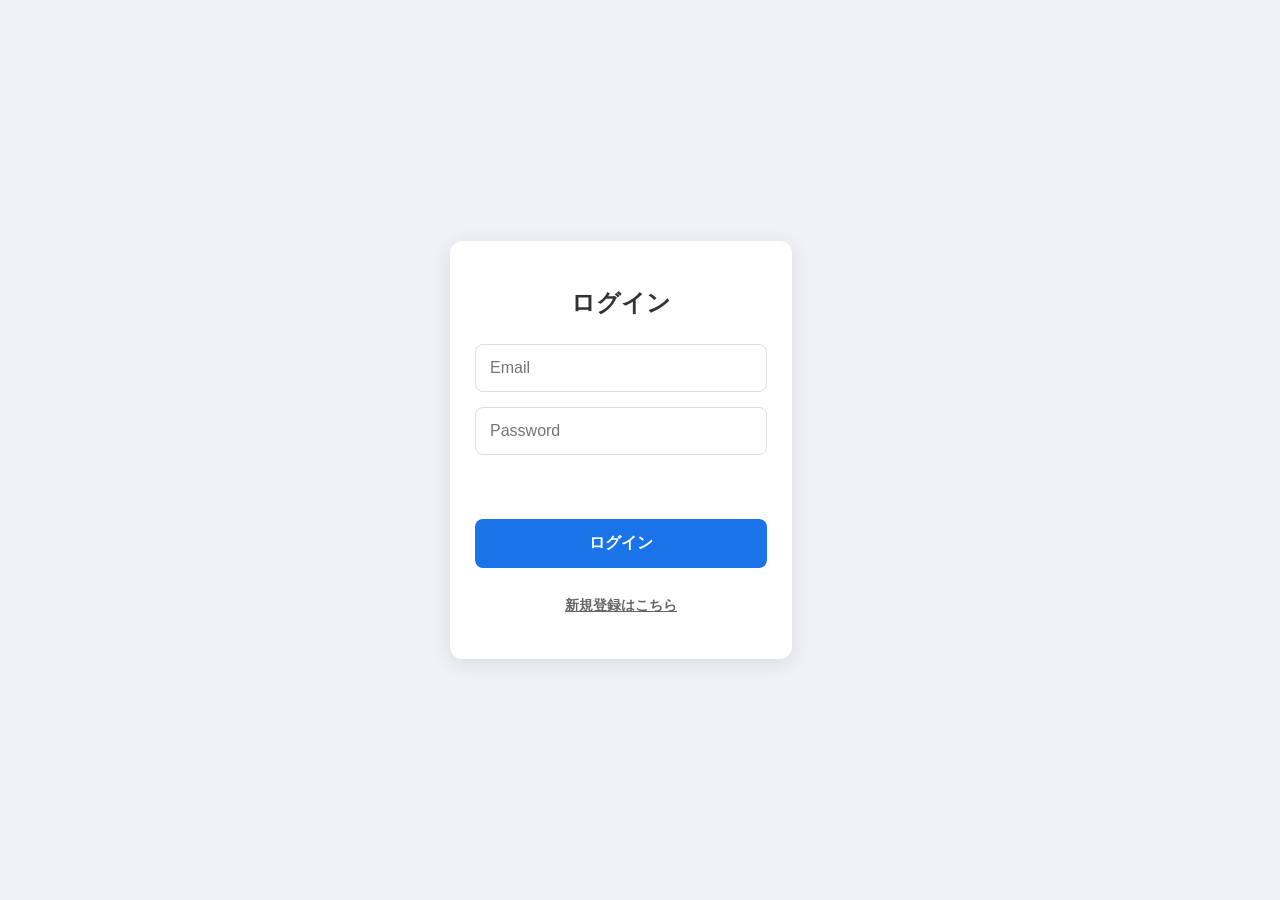
==== index.html @ 0a73ef53 "Add files via upload" ====
<!DOCTYPE html>
<html lang="ja">
<head>
    <meta charset="UTF-8">
    <meta name="viewport" content="width=device-width, initial-scale=1.0">
    <title>平工マッチング</title>
    <link rel="stylesheet" href="style.css">
</head>
<body>

<div class="login-container">
    <div class="login-card">
        <h1 id="form-title">ログイン</h1>
        
        <div class="input-group">
            <input type="text" id="email" placeholder="Email" inputmode="email">
            <input type="password" id="password" placeholder="Password">
            <input type="password" id="confirm-password" placeholder="Confirm Password" style="display: none;">
        </div>

        <p id="message" class="message"></p>

        <div class="button-group">
            <div id="login-section">
                <button class="btn-primary" onclick="handleLogin()">ログイン</button>
                <button class="btn-flat" onclick="toggleMode('register')">新規登録はこちら</button>
            </div>
            <div id="register-section" style="display: none;">
                <button class="btn-primary" onclick="handleRegister()">アカウント作成</button>
                <button class="btn-flat" onclick="toggleMode('login')">ログインに戻る</button>
            </div>
        </div>
    </div>
</div>

<script src="script.js"></script>
</body>
</html>
---- style.css ----
/* �S�̂̃��C�A�E�g�ݒ� */
body {
    margin: 0;
    padding: 0;
    display: flex;
    justify-content: center;
    align-items: center;
    min-height: 100dvh; /* �X�}�z�̃o�[���l���������� */
    background-color: #f0f2f5;
    font-family: "Helvetica Neue", Arial, "Hiragino Kaku Gothic ProN", "Hiragino Sans", Meiryo, sans-serif;
}

/* ���O�C���J�[�h */
.login-card {
    background-color: #ffffff;
    padding: 30px 25px;
    border-radius: 12px;
    box-shadow: 0 4px 20px rgba(0, 0, 0, 0.1);
    width: 90%;
    max-width: 380px;
    text-align: center;
    box-sizing: border-box; /* �p�f�B���O�ɂ��͂ݏo���h�~ */
}

h1 {
    color: #333;
    margin-bottom: 25px;
    font-size: 1.5rem;
}

/* ���̓G���A */
input {
    width: 100%;
    padding: 14px; /* �����傫�߂ɂ��ă^�b�v���₷�� */
    margin-bottom: 15px;
    border: 1px solid #ddd;
    border-radius: 8px;
    box-sizing: border-box;
    font-size: 16px; /* iOS�̎����Y�[���h�~ */
    transition: all 0.3s;
    -webkit-appearance: none; /* iOS�̃f�t�H���g�X�^�C�������Z�b�g */
}

input:focus {
    outline: none;
    border-color: #1a73e8;
    box-shadow: 0 0 0 3px rgba(26, 115, 232, 0.2);
}

/* ���b�Z�[�W�G���A */
.message {
    min-height: 20px;
    margin-bottom: 15px;
    font-size: 14px;
    font-weight: bold;
}
.success { color: #28a745; }
.error { color: #dc3545; }

/* �{�^���ݒ� */
button {
    width: 100%;
    padding: 14px;
    border-radius: 8px;
    font-size: 16px;
    font-weight: bold;
    cursor: pointer;
    transition: 0.2s;
    border: none;
    display: block;
}

.btn-primary {
    background-color: #1a73e8;
    color: white;
}

.btn-flat {
    background-color: transparent;
    color: #666;
    text-decoration: underline;
    font-size: 14px;
    margin-top: 15px;
}

button:hover { opacity: 0.8; }
button:active { transform: scale(0.98); }
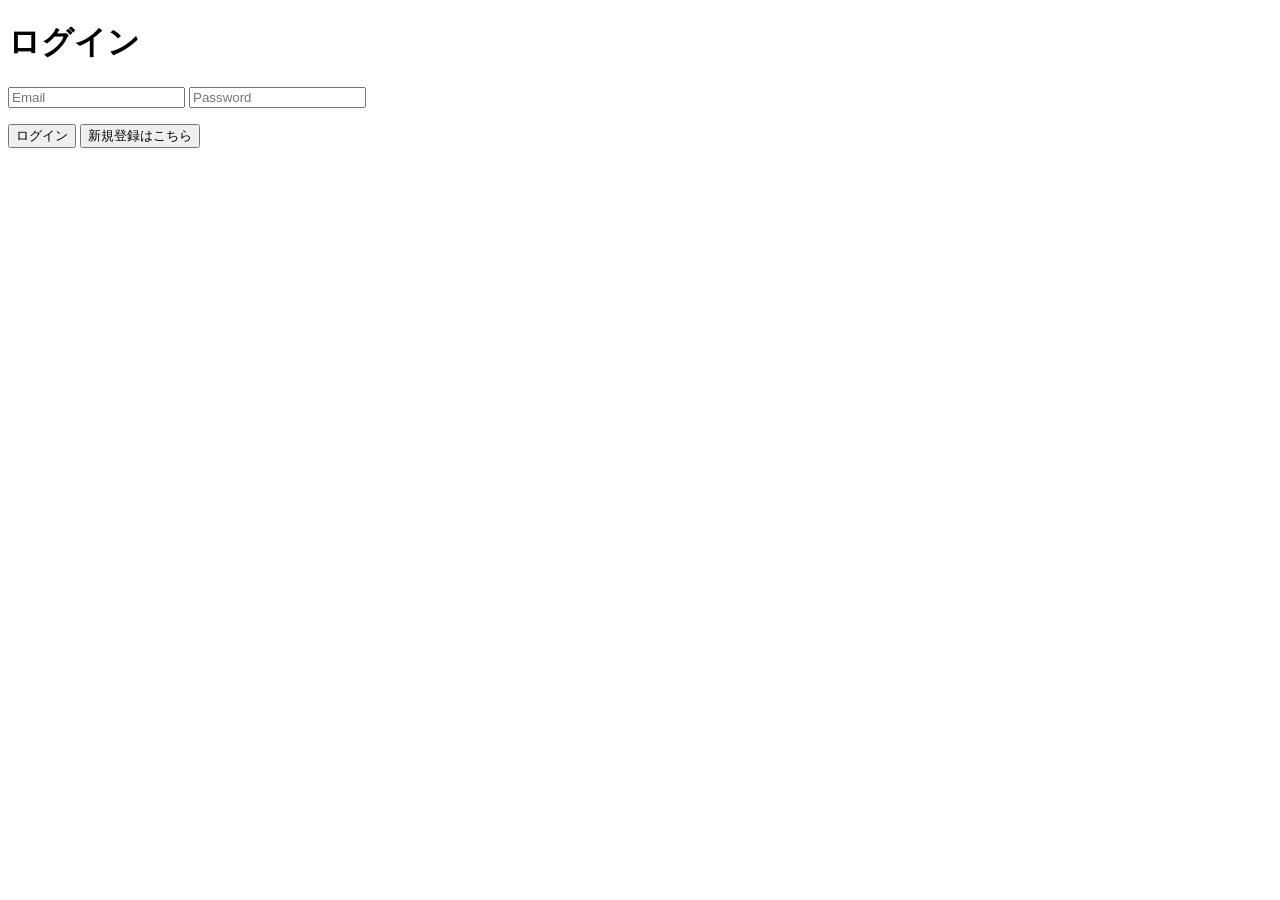
==== commit d9e0fdb2: "Update index.html" ====
--- a/index.html
+++ b/index.html
@@ -3,8 +3,8 @@
 <head>
     <meta charset="UTF-8">
     <meta name="viewport" content="width=device-width, initial-scale=1.0">
-    <title>平工マッチング</title>
-    <link rel="stylesheet" href="style.css">
+    <title>平工マッチング - ログイン</title>
+    <link rel="stylesheet" href="index-style.css">
 </head>
 <body>
 
@@ -33,6 +33,6 @@
     </div>
 </div>
 
-<script src="script.js"></script>
+<script src="index-script.js"></script>
 </body>
-</html>+</html>
